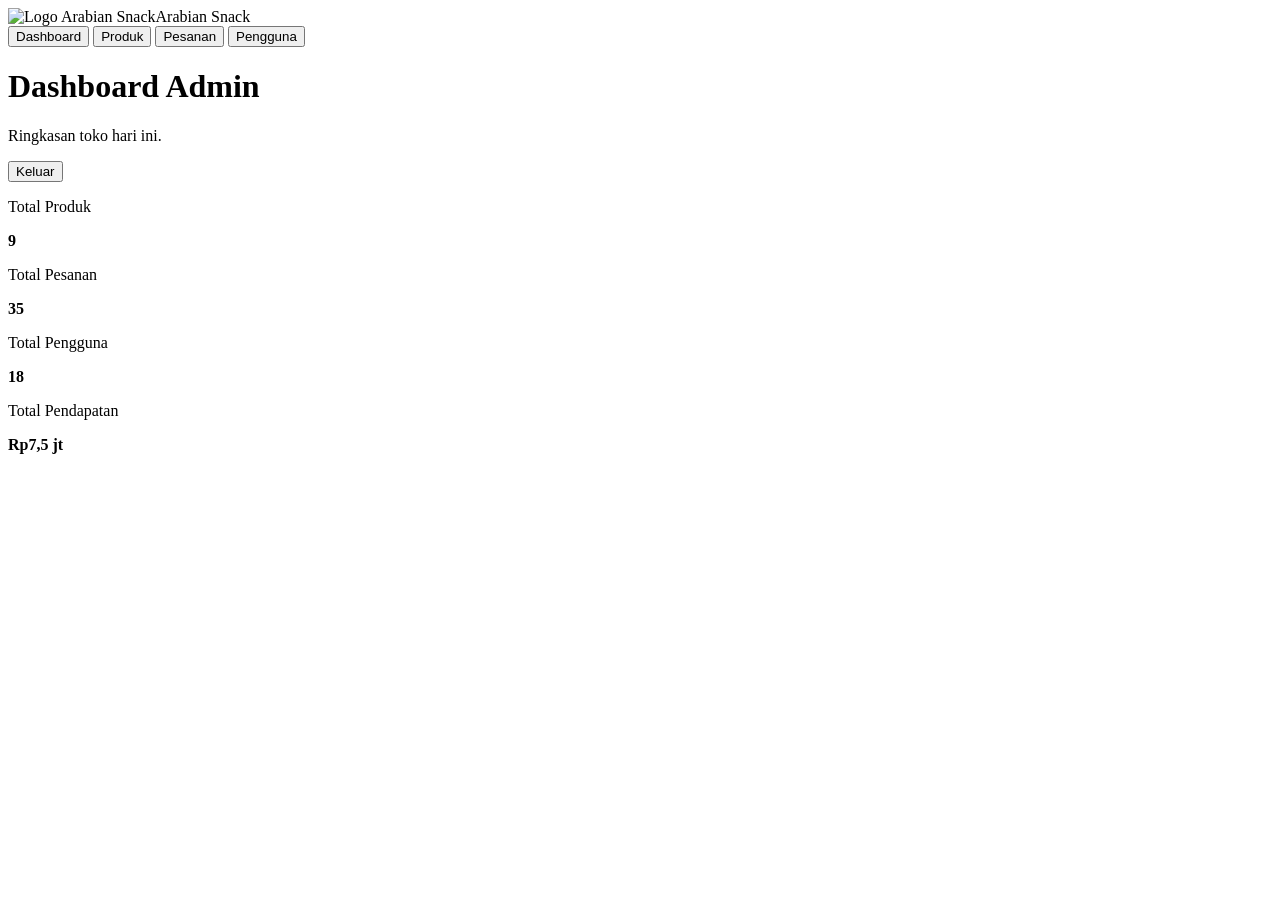
==== admin.html @ 6c3fc821 "Untuk halaman admin" ====
<!doctype html>
<html lang="id">
<head>
  <meta charset="UTF-8">
  <meta name="viewport" content="width=device-width,initial-scale=1">
  <title>Admin | Arabian Snack</title>
  <link rel="stylesheet" href="css/style.css">
</head>
<body data-page="admin">
  <div class="admin-layout">
    <aside class="sidebar">
      <div class="brand"><img src="images/LOGO.jpeg" alt="Logo Arabian Snack">Arabian Snack</div>
      <nav class="nav" aria-label="Menu admin">
        <button class="active" data-panel="dashboard">Dashboard</button>
        <button data-panel="produk">Produk</button>
        <button data-panel="pesanan">Pesanan</button>
        <button data-panel="pengguna">Pengguna</button>
      </nav>
    </aside>
    <main class="admin-main">
      <header class="topbar"><div><h1 id="adminTitle">Dashboard Admin</h1><p id="adminSubtitle">Ringkasan toko hari ini.</p></div><button class="btn" onclick="logout()">Keluar</button></header>
      <section class="admin-panel" id="dashboard">
        <div class="stats"><article class="stat card"><p>Total Produk</p><strong>9</strong></article><article class="stat card"><p>Total Pesanan</p><strong>35</strong></article><article class="stat card"><p>Total Pengguna</p><strong>18</strong></article><article class="stat card"><p>Total Pendapatan</p><strong>Rp7,5 jt</strong></article></div>
      </section>
      <section class="admin-panel" id="produk" hidden><div class="table-wrap card"><table><thead><tr><th>Produk</th><th>Harga</th><th>Stok</th></tr></thead><tbody><tr><td>Dus Ka'bah Paket Hemat</td><td>Rp150.000</td><td>9</td></tr><tr><td>Dus Kotak Hemat</td><td>Rp135.000</td><td>12</td></tr><tr><td>Kurma</td><td>Rp60.000</td><td>30</td></tr></tbody></table></div></section>
      <section class="admin-panel" id="pesanan" hidden><div class="table-wrap card"><table><thead><tr><th>ID Pesanan</th><th>Pelanggan</th><th>Produk</th><th>Status</th></tr></thead><tbody><tr><td>AS-001</td><td>Nur Auliyah</td><td>Dus Ka'bah Paket Hemat</td><td>Diproses</td></tr><tr><td>AS-002</td><td>Siti</td><td>Kurma</td><td>Selesai</td></tr></tbody></table></div></section>
      <section class="admin-panel" id="pengguna" hidden><div class="table-wrap card"><table><thead><tr><th>Nama</th><th>Email</th><th>Status</th></tr></thead><tbody><tr><td>Nur Auliyah</td><td>user@gmail.com</td><td>Aktif</td></tr><tr><td>Admin</td><td>admin@gmail.com</td><td>Admin</td></tr></tbody></table></div></section>
    </main>
  </div>
  <script src="js/app.js"></script>
</body>
</html>
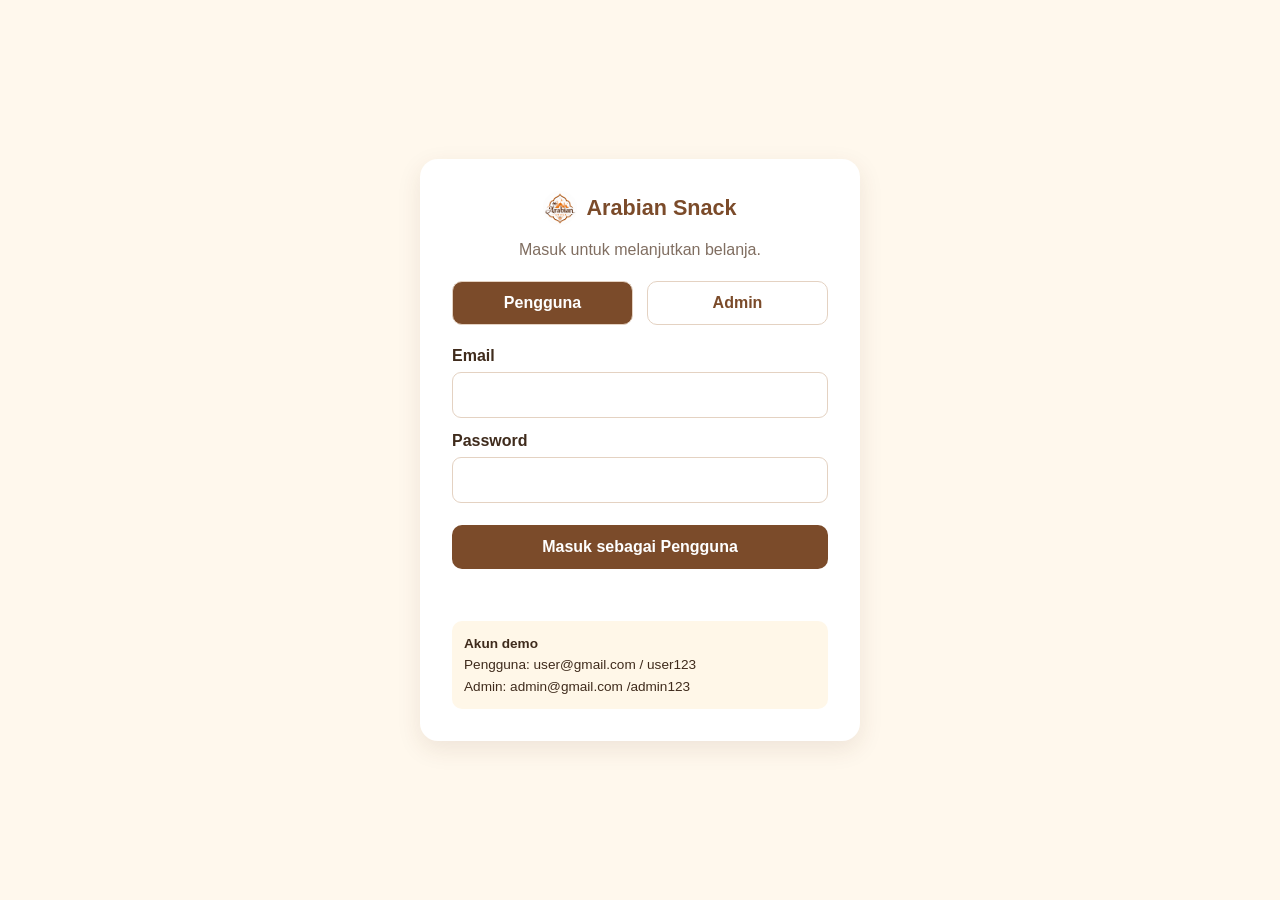
==== commit fb23b4b5: "Update admin.html" ====
--- a/admin.html
+++ b/admin.html
@@ -25,6 +25,7 @@
       <section class="admin-panel" id="produk" hidden><div class="table-wrap card"><table><thead><tr><th>Produk</th><th>Harga</th><th>Stok</th></tr></thead><tbody><tr><td>Dus Ka'bah Paket Hemat</td><td>Rp150.000</td><td>9</td></tr><tr><td>Dus Kotak Hemat</td><td>Rp135.000</td><td>12</td></tr><tr><td>Kurma</td><td>Rp60.000</td><td>30</td></tr></tbody></table></div></section>
       <section class="admin-panel" id="pesanan" hidden><div class="table-wrap card"><table><thead><tr><th>ID Pesanan</th><th>Pelanggan</th><th>Produk</th><th>Status</th></tr></thead><tbody><tr><td>AS-001</td><td>Nur Auliyah</td><td>Dus Ka'bah Paket Hemat</td><td>Diproses</td></tr><tr><td>AS-002</td><td>Siti</td><td>Kurma</td><td>Selesai</td></tr></tbody></table></div></section>
       <section class="admin-panel" id="pengguna" hidden><div class="table-wrap card"><table><thead><tr><th>Nama</th><th>Email</th><th>Status</th></tr></thead><tbody><tr><td>Nur Auliyah</td><td>user@gmail.com</td><td>Aktif</td></tr><tr><td>Admin</td><td>admin@gmail.com</td><td>Admin</td></tr></tbody></table></div></section>
+      <section class="admin-panel" id="pengguna" hidden><div class="table-wrap card"><table><thead><tr><th>Nama</th><th>Email</th><th>Status</th></tr></thead><tbody><tr><td>Nur Auliyah</td><td>user@gmail.com</td><td>Aktif</td></tr><tr><td>Admin</td><td>admin@gmail.com</td><td>Admin</td></tr></tbody></table></div></section>
     </main>
   </div>
   <script src="js/app.js"></script>
--- a/css/style.css
+++ b/css/style.css
@@ -0,0 +1,615 @@
+:root {
+    --brown: #7b4b2a;
+    --dark: #3f2b1c;
+    --cream: #fff8ed;
+    --line: #e4d2c2
+}
+
+* {
+    box-sizing: border-box
+}
+
+body {
+    margin: 0;
+    font-family: Arial, sans-serif;
+    background: var(--cream);
+    color: var(--dark)
+}
+
+button,
+input {
+    font: inherit
+}
+
+.page {
+    width: min(1120px, calc(100% - 32px));
+    margin: auto
+}
+
+.brand {
+    display: flex;
+    align-items: center;
+    gap: 9px;
+    font-weight: 800;
+    color: var(--brown)
+}
+
+.brand img {
+    width: 34px;
+    height: 34px;
+    border-radius: 50%;
+    object-fit: cover
+}
+
+.btn {
+    display: inline-block;
+    border: 0;
+    border-radius: 10px;
+    padding: 13px 18px;
+    background: var(--brown);
+    color: #fff;
+    font-weight: 700;
+    text-decoration: none;
+    cursor: pointer
+}
+
+.btn:hover {
+    background: #5e351c
+}
+
+.card {
+    background: #fff;
+    border-radius: 18px;
+    box-shadow: 0 8px 25px #5835191a
+}
+
+.login-layout {
+    min-height: 100vh;
+    display: grid;
+    place-items: center;
+    padding: 20px
+}
+
+.login-card {
+    width: min(100%, 440px);
+    padding: 32px
+}
+
+.login-card .brand {
+    justify-content: center;
+    font-size: 1.35rem
+}
+
+.intro {
+    text-align: center;
+    color: #806e61
+}
+
+.role-grid,
+.product-grid,
+.stats {
+    display: grid;
+    gap: 14px
+}
+
+.role-grid {
+    grid-template-columns: 1fr 1fr;
+    margin: 22px 0
+}
+
+.role {
+    padding: 12px;
+    border: 1px solid var(--line);
+    background: #fff;
+    border-radius: 10px;
+    color: var(--brown);
+    font-weight: 700;
+    cursor: pointer
+}
+
+.role.active {
+    background: var(--brown);
+    color: #fff
+}
+
+label {
+    display: block;
+    margin: 14px 0 7px;
+    font-weight: 700
+}
+
+input {
+    width: 100%;
+    padding: 13px;
+    border: 1px solid var(--line);
+    border-radius: 9px
+}
+
+.error {
+    min-height: 20px;
+    color: #b42318;
+    text-align: center
+}
+
+.hint {
+    padding: 12px;
+    background: #fff7e8;
+    border-radius: 10px;
+    font-size: .85rem;
+    line-height: 1.55
+}
+
+.topbar {
+    display: flex;
+    align-items: center;
+    justify-content: space-between;
+    padding: 18px 0
+}
+
+.logout {
+    background: transparent;
+    border: 1px solid var(--brown);
+    border-radius: 8px;
+    padding: 9px 13px;
+    color: var(--brown);
+    cursor: pointer
+}
+
+.hero {
+    overflow: hidden;
+    border-radius: 22px;
+    background: #fff
+}
+
+.hero img {
+    display: block;
+    width: 100%;
+    aspect-ratio: 16 / 7;
+    object-fit: cover
+}
+
+.section-title {
+    margin: 38px 0 18px
+}
+
+.product-grid {
+    grid-template-columns: repeat(3, 1fr);
+    padding-bottom: 32px
+}
+
+.product {
+    overflow: hidden;
+    display: flex;
+    flex-direction: column
+}
+
+.product-visual {
+    display: grid;
+    place-items: center;
+    aspect-ratio: 1 / 1;
+    height: auto;
+    padding: 14px;
+    background: #fff;
+    font-size: 58px
+}
+
+.product-visual img {
+    width: 100%;
+    height: 100%;
+    object-fit: contain;
+    object-position: center
+}
+
+.product-info {
+    padding: 22px 20px 20px;
+    background: #fff;
+    border-top: 12px solid #fff;
+    position: relative;
+    z-index: 1;
+    min-height: 180px;
+    display: flex;
+    flex-direction: column
+}
+
+.product-info h3 {
+    margin: 10px 0 0;
+    font-size: 1.05rem
+}
+
+.price {
+    color: #9a541e;
+    font-weight: 800;
+    font-size: 1.15rem
+}
+
+.product .btn {
+    width: 100%;
+    background: #df8100;
+    margin-top: auto
+}
+
+.product .btn:hover {
+    background: #b96800
+}
+
+.flow-card {
+    width: min(100%, 700px);
+    margin: 40px auto;
+    padding: clamp(22px, 5vw, 36px)
+}
+
+.cart-item {
+    display: flex;
+    align-items: center;
+    gap: 16px;
+    padding: 16px 0;
+    border-bottom: 1px solid var(--line)
+}
+
+.cart-image {
+    width: 120px;
+    height: 120px;
+    object-fit: contain;
+    background: #fff;
+    border-radius: 10px;
+    border: 1px solid var(--line)
+}
+
+.cart-price {
+    margin-left: auto;
+    font-weight: 800;
+    color: var(--brown)
+}
+
+.dus-options {
+    margin-top: 22px;
+    padding: 18px;
+    border-radius: 12px;
+    background: #fff7ef
+}
+
+.quantity-box {
+    display: flex;
+    align-items: center;
+    gap: 14px;
+    margin-top: 22px;
+    padding: 14px 18px;
+    background: #fff7ef;
+    border-radius: 10px
+}
+
+.quantity-box label {
+    margin: 0
+}
+
+.quantity-box input {
+    width: 90px;
+    background: #fff
+}
+
+.dus-options h2,
+.dus-options p {
+    margin: 0 0 8px
+}
+
+.variant-list {
+    display: grid;
+    grid-template-columns: repeat(auto-fit, minmax(110px, 1fr));
+    gap: 10px;
+    margin: 14px 0
+}
+
+.variant-option {
+    padding: 7px;
+    border: 1px solid var(--line);
+    border-radius: 9px;
+    background: #fff;
+    color: var(--dark);
+    cursor: pointer;
+    text-align: left
+}
+
+.variant-option.active {
+    border: 2px solid var(--brown);
+    background: #fff4e8
+}
+
+.variant-option img {
+    display: block;
+    width: 100%;
+    height: 82px;
+    object-fit: contain;
+    background: #fff;
+    border-radius: 5px;
+    margin-bottom: 6px
+}
+
+.variant-option span {
+    display: block;
+    font-size: .75rem;
+    line-height: 1.35
+}
+
+.variant-option small {
+    display: block;
+    margin-top: 3px;
+    color: var(--brown);
+    font-weight: 700
+}
+
+.dus-options input[type="number"] {
+    max-width: 120px;
+    background: #fff
+}
+
+.checkout-grid {
+    display: grid;
+    grid-template-columns: 3fr 2fr;
+    gap: 20px
+}
+
+.checkout-card {
+    padding: 25px
+}
+
+.two-col {
+    display: grid;
+    grid-template-columns: 1fr 1fr;
+    gap: 10px
+}
+
+.payment-card {
+    width: min(100%, 620px);
+    margin: 32px auto;
+    padding: clamp(22px, 5vw, 36px)
+}
+
+.method {
+    width: 100%;
+    margin: 10px 0;
+    padding: 16px;
+    border: 1px solid var(--line);
+    border-radius: 10px;
+    background: #fff;
+    text-align: left;
+    cursor: pointer
+}
+
+.method small {
+    display: block;
+    margin-top: 5px;
+    color: #756355
+}
+
+.method.active {
+    border: 2px solid var(--brown);
+    background: #fff7ef
+}
+
+.success-card {
+    width: min(100%, 500px);
+    margin: 12vh auto;
+    text-align: center;
+    padding: clamp(26px, 6vw, 50px)
+}
+
+.check {
+    font-size: 65px;
+    color: var(--brown)
+}
+
+.admin-layout {
+    min-height: 100vh;
+    display: grid;
+    grid-template-columns: 240px 1fr
+}
+
+.sidebar {
+    padding: 28px 18px;
+    background: #6b3e26;
+    color: #fff
+}
+
+.sidebar .brand {
+    color: #fff
+}
+
+.nav {
+    display: grid;
+    gap: 7px;
+    margin-top: 28px
+}
+
+.nav a,
+.nav button {
+    padding: 11px;
+    color: #fff;
+    text-decoration: none;
+    border-radius: 8px
+}
+
+.nav button {
+    border: 0;
+    background: transparent;
+    text-align: left;
+    cursor: pointer
+}
+
+.nav a:first-child,
+.nav button.active {
+    background: #8d5a38
+}
+
+.admin-main {
+    padding: clamp(22px, 4vw, 42px)
+}
+
+.stats {
+    grid-template-columns: repeat(4, 1fr)
+}
+
+.stat {
+    padding: 19px
+}
+
+.stat p {
+    margin: 0 0 8px;
+    color: #725d4f
+}
+
+.stat strong {
+    color: var(--brown);
+    font-size: 1.4rem
+}
+
+.table-wrap {
+    overflow-x: auto;
+    margin-top: 28px
+}
+
+.table-wrap table {
+    width: 100%;
+    min-width: 600px;
+    border-collapse: collapse
+}
+
+.table-wrap th,
+.table-wrap td {
+    padding: 13px 16px;
+    border-top: 1px solid var(--line);
+    text-align: left
+}
+
+.table-wrap th {
+    background: #fff7ef;
+    color: var(--brown)
+}
+
+.back-link {
+    display: inline-block;
+    margin-bottom: 14px;
+    color: var(--brown);
+    font-weight: 700;
+    text-decoration: none
+}
+
+.site-footer {
+    display: grid;
+    grid-template-columns: auto 1fr auto auto;
+    align-items: center;
+    gap: 14px;
+    margin-top: 30px;
+    padding: 24px 0;
+    border-top: 1px solid var(--line);
+    color: #705b4c
+}
+
+.site-footer img {
+    width: 48px;
+    height: 48px;
+    object-fit: cover;
+    border-radius: 50%
+}
+
+.site-footer p {
+    margin: 5px 0 0;
+    font-size: .9rem
+}
+
+.contact {
+    display: grid;
+    gap: 5px;
+    padding-left: 20px;
+    border-left: 1px solid var(--line);
+    font-size: .85rem
+}
+
+.contact a {
+    color: var(--brown);
+    text-decoration: none
+}
+
+.contact a:hover {
+    text-decoration: underline
+}
+
+.simple-footer {
+    padding: 24px 16px;
+    text-align: center;
+    color: #705b4c;
+    font-size: .85rem
+}
+
+@media(max-width:760px) {
+    .product-grid {
+        grid-template-columns: repeat(2, 1fr)
+    }
+
+    .admin-layout {
+        grid-template-columns: 1fr
+    }
+
+    .sidebar {
+        padding: 16px
+    }
+
+    .nav {
+        grid-template-columns: repeat(3, 1fr);
+        margin-top: 14px
+    }
+
+    .nav a,
+    .nav button {
+        text-align: center;
+        font-size: .88rem
+    }
+
+    .stats {
+        grid-template-columns: repeat(2, 1fr)
+    }
+
+    .checkout-grid {
+        grid-template-columns: 1fr
+    }
+}
+
+@media(max-width:440px) {
+
+    .product-grid,
+    .stats {
+        grid-template-columns: 1fr
+    }
+
+    .cart-item {
+        align-items: flex-start;
+        flex-wrap: wrap
+    }
+
+    .cart-price {
+        margin-left: 0
+    }
+
+    .two-col {
+        grid-template-columns: 1fr
+    }
+
+    .nav {
+        grid-template-columns: repeat(2, 1fr)
+    }
+
+    .site-footer {
+        grid-template-columns: auto 1fr;
+        font-size: .85rem
+    }
+
+    .site-footer span {
+        grid-column: 1 / -1
+    }
+
+    .contact {
+        grid-column: 1 / -1;
+        padding: 14px 0 0;
+        border-left: 0;
+        border-top: 1px solid var(--line)
+    }
+}
